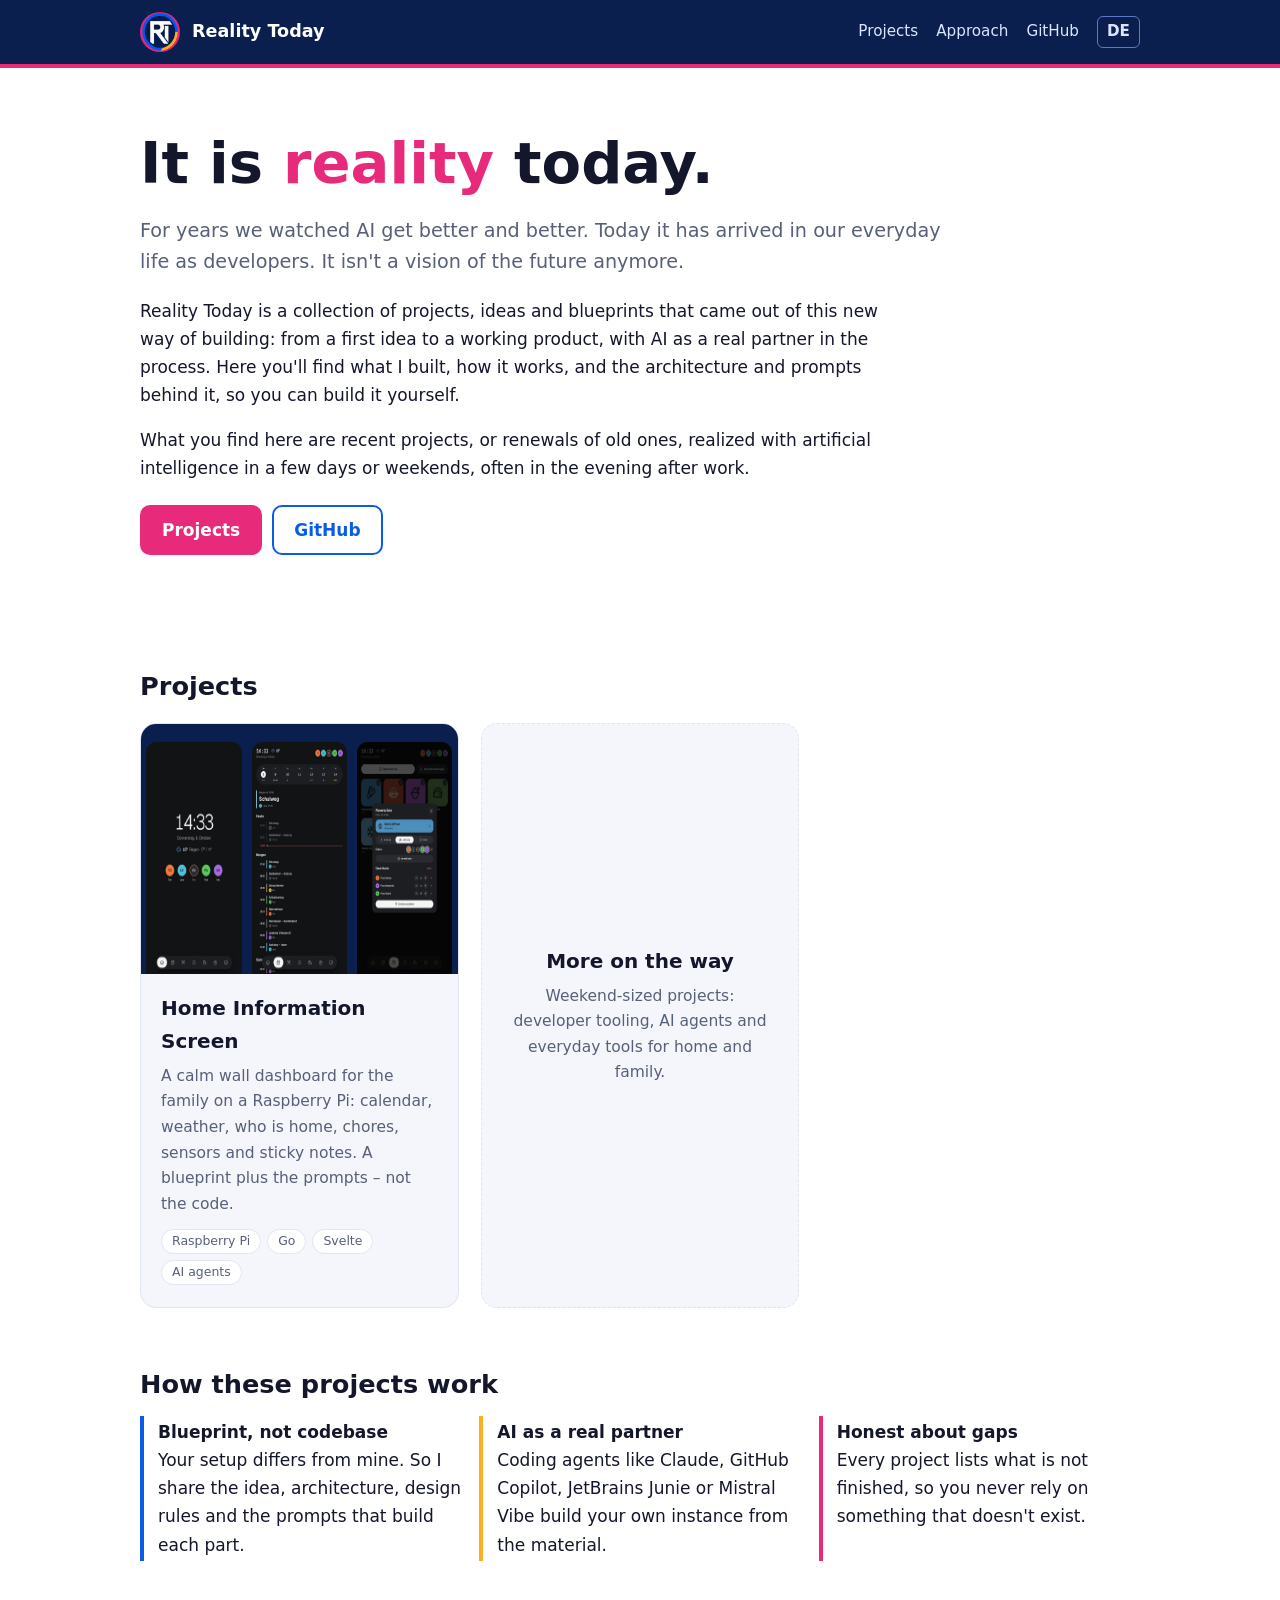
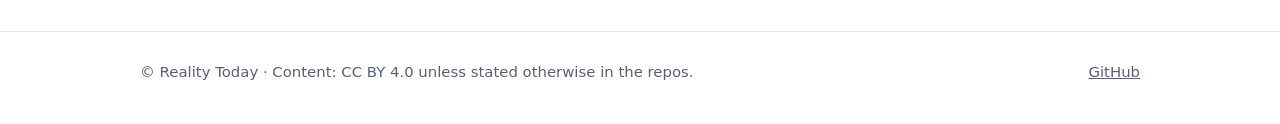
==== webpage/index.html @ 1d9f333a "Add bilingual website and GitHub Pages workflow Static EN/DE site for reality-today.de under webpage" ====
<!doctype html>
<html lang="en">
<head>
<meta charset="utf-8">
<meta name="viewport" content="width=device-width,initial-scale=1">
<title>Reality Today – projects, ideas and blueprints built with AI</title>
<meta name="description" content="Projects, ideas and blueprints built with AI as a real partner – from first idea to working product. Architecture and prompts included.">
<meta name="color-scheme" content="light dark">
<meta property="og:title" content="Reality Today – projects, ideas and blueprints built with AI">
<meta property="og:description" content="Projects, ideas and blueprints built with AI as a real partner – from first idea to working product. Architecture and prompts included.">
<meta property="og:type" content="website">
<meta property="og:image" content="https://reality-today.de/assets/img/social-preview.jpg">
<link rel="alternate" hreflang="de" href="./de/">
<link rel="icon" type="image/png" href="./assets/favicon.png">
<link rel="apple-touch-icon" href="./assets/apple-touch-icon.png">
<link rel="stylesheet" href="./assets/style.css">
</head>
<body>
<header class="site"><div class="wrap">
<a class="brand" href="./"><img src="./assets/img/logo.png" alt="" width="40" height="40"><span>Reality Today</span></a>
<nav class="site" aria-label="Main">
<a href="./#projects">Projects</a>
<a class="hide-s" href="./#approach">Approach</a>
<a class="hide-s" href="https://github.com/realitytoday">GitHub</a>
<a class="lang" href="./de/" hreflang="de" lang="de" aria-label="Language">DE</a>
</nav></div></header>
<main>
<section class="hero"><div class="wrap">
<h1>It is <span>reality</span> today.</h1>
<p class="lead">For years we watched AI get better and better. Today it has arrived in our everyday life as developers. It isn't a vision of the future anymore.</p>
<p class="narrow" style="margin-left:0">Reality Today is a collection of projects, ideas and blueprints that came out of this new way of building: from a first idea to a working product, with AI as a real partner in the process. Here you'll find what I built, how it works, and the architecture and prompts behind it, so you can build it yourself.</p><p class="narrow" style="margin-left:0">What you find here are recent projects, or renewals of old ones, realized with artificial intelligence in a few days or weekends, often in the evening after work.</p>
<a class="btn" href="#projects">Projects</a><a class="btn alt" href="https://github.com/realitytoday">GitHub</a>
</div></section>
<section id="projects"><div class="wrap">
<h2>Projects</h2>
<div class="grid">
<a class="card" href="./projects/home-information-screen/"><div class="thumb"><img src="./assets/img/screen-idle.webp" alt="" loading="lazy"><img src="./assets/img/screen-calendar.webp" alt="" loading="lazy"><img src="./assets/img/screen-order-dialog.webp" alt="" loading="lazy"></div><div class="body">
<h3>Home Information Screen</h3><p>A calm wall dashboard for the family on a Raspberry Pi: calendar, weather, who is home, chores, sensors and sticky notes. A blueprint plus the prompts – not the code.</p><div class="tags"><span>Raspberry Pi</span><span>Go</span><span>Svelte</span><span>AI agents</span></div></div></a>
<div class="card soon"><div><h3>More on the way</h3><p>Weekend-sized projects: developer tooling, AI agents and everyday tools for home and family.</p></div></div>
</div></div></section>
<section id="approach"><div class="wrap">
<h2>How these projects work</h2>
<div class="principles"><div><b>Blueprint, not codebase</b>Your setup differs from mine. So I share the idea, architecture, design rules and the prompts that build each part.</div><div><b>AI as a real partner</b>Coding agents like Claude, GitHub Copilot, JetBrains Junie or Mistral Vibe build your own instance from the material.</div><div><b>Honest about gaps</b>Every project lists what is not finished, so you never rely on something that doesn't exist.</div></div>
</div></section>
</main>
<footer class="site"><div class="wrap">
<span>© Reality Today · Content: CC BY 4.0 unless stated otherwise in the repos.</span>
<span><a href="https://github.com/realitytoday">GitHub</a></span>
</div></footer>
</body></html>
---- webpage/assets/style.css ----
:root{--pink:#e82a7a;--blue:#0a5ce8;--navy:#0b1f4f;--yellow:#fbb020;
--bg:#fff;--fg:#14172b;--muted:#586079;--card:#f4f6fb;--line:#e1e5f0;--code:#eef1f8;--link:#0a5ce8}
@media(prefers-color-scheme:dark){:root{--bg:#0a1230;--fg:#eef1fb;--muted:#a3accb;--card:#111c44;--line:#223067;--code:#0d1840;--link:#7fb0ff}}
*{box-sizing:border-box}
html{scroll-behavior:smooth}
body{margin:0;background:var(--bg);color:var(--fg);font:17px/1.65 system-ui,-apple-system,"Segoe UI",Roboto,sans-serif}
a{color:var(--link)}
img{max-width:100%;height:auto}
.wrap{max-width:1040px;margin:0 auto;padding:0 20px}
.narrow{max-width:760px}
header.site{border-bottom:4px solid var(--pink);background:var(--navy);color:#fff}
header.site .wrap{display:flex;align-items:center;justify-content:space-between;gap:16px;padding:12px 20px}
.brand{display:flex;align-items:center;gap:12px;color:#fff;text-decoration:none;font-weight:700;font-size:1.1rem}
.brand img{width:40px;height:40px;border-radius:50%}
nav.site{display:flex;gap:18px;align-items:center;font-size:.95rem}
nav.site a{color:#dbe5ff;text-decoration:none}
nav.site a:hover{color:#fff;text-decoration:underline}
nav.site .lang{border:1px solid #5d78c9;border-radius:6px;padding:2px 9px;font-weight:600}
.hero{padding:64px 0 48px}
.hero h1{font-size:clamp(2.2rem,6vw,3.6rem);line-height:1.1;margin:0 0 18px}
.hero h1 span{color:var(--pink)}
.hero p.lead{font-size:1.2rem;color:var(--muted);max-width:42em}
h2{font-size:1.6rem;margin:2.4em 0 .6em;line-height:1.25}
h3{margin-top:1.8em}
.grid{display:grid;grid-template-columns:repeat(auto-fill,minmax(300px,1fr));gap:22px;margin:20px 0 10px}
.card{display:flex;flex-direction:column;background:var(--card);border:1px solid var(--line);border-radius:16px;overflow:hidden;text-decoration:none;color:inherit;transition:transform .15s,border-color .15s}
.card:hover{transform:translateY(-3px);border-color:var(--pink)}
.card .thumb{background:var(--navy);display:flex;justify-content:center;gap:10px;padding:18px 18px 0;height:250px;overflow:hidden}
.card .thumb img{width:34%;border-radius:10px 10px 0 0}
.card .body{padding:18px 20px 22px}
.card h3{margin:0 0 6px;font-size:1.25rem}
.card p{margin:0;color:var(--muted);font-size:.97rem}
.tags{display:flex;flex-wrap:wrap;gap:6px;margin-top:12px}
.tags span{font-size:.78rem;background:var(--bg);border:1px solid var(--line);border-radius:99px;padding:1px 10px;color:var(--muted)}
.card.soon{border-style:dashed;justify-content:center;min-height:200px;text-align:center;padding:24px}
.card.soon:hover{transform:none;border-color:var(--line)}
.principles{display:grid;grid-template-columns:repeat(auto-fit,minmax(220px,1fr));gap:18px}
.principles div{border-left:4px solid var(--blue);padding:2px 0 2px 14px}
.principles div:nth-child(2){border-color:var(--yellow)}.principles div:nth-child(3){border-color:var(--pink)}
.principles b{display:block}
.btn{display:inline-block;background:var(--pink);color:#fff;text-decoration:none;font-weight:600;padding:11px 22px;border-radius:10px;margin:6px 10px 6px 0}
.btn:hover{filter:brightness(1.08)}
.btn.alt{background:transparent;color:var(--link);border:2px solid var(--link);padding:9px 20px}
article{padding:40px 0 20px}
article h1{font-size:clamp(1.9rem,4.5vw,2.7rem);line-height:1.15;margin:.2em 0 .4em}
article h2{border-top:1px solid var(--line);padding-top:1.1em}
article>.sub{color:var(--muted);font-style:italic}
code{background:var(--code);padding:1px 6px;border-radius:5px;font-size:.9em}
pre{background:var(--code);padding:14px 16px;border-radius:10px;overflow-x:auto}
pre code{padding:0;background:none}
table{border-collapse:collapse;margin:1em 0}
th,td{border:1px solid var(--line);padding:6px 14px;text-align:left}
th{background:var(--card)}
.shots{display:flex;gap:14px;overflow-x:auto;padding:6px 0 16px;scroll-snap-type:x mandatory;margin:10px 0 0}
.shots img{height:440px;width:auto;border-radius:14px;border:1px solid var(--line);scroll-snap-align:start;flex:none}
.cta{background:var(--navy);color:#fff;border-radius:16px;padding:26px 28px;margin:44px 0}
.cta h2{border:0;margin:0 0 6px;padding:0}
.cta p{color:#c9d6ff;margin:.2em 0 .8em}
footer.site{border-top:1px solid var(--line);margin-top:70px;padding:28px 0 40px;color:var(--muted);font-size:.93rem}
footer.site .wrap{display:flex;flex-wrap:wrap;justify-content:space-between;gap:12px}
footer.site a{color:var(--muted)}
@media(max-width:560px){nav.site .hide-s{display:none}.shots img{height:360px}}
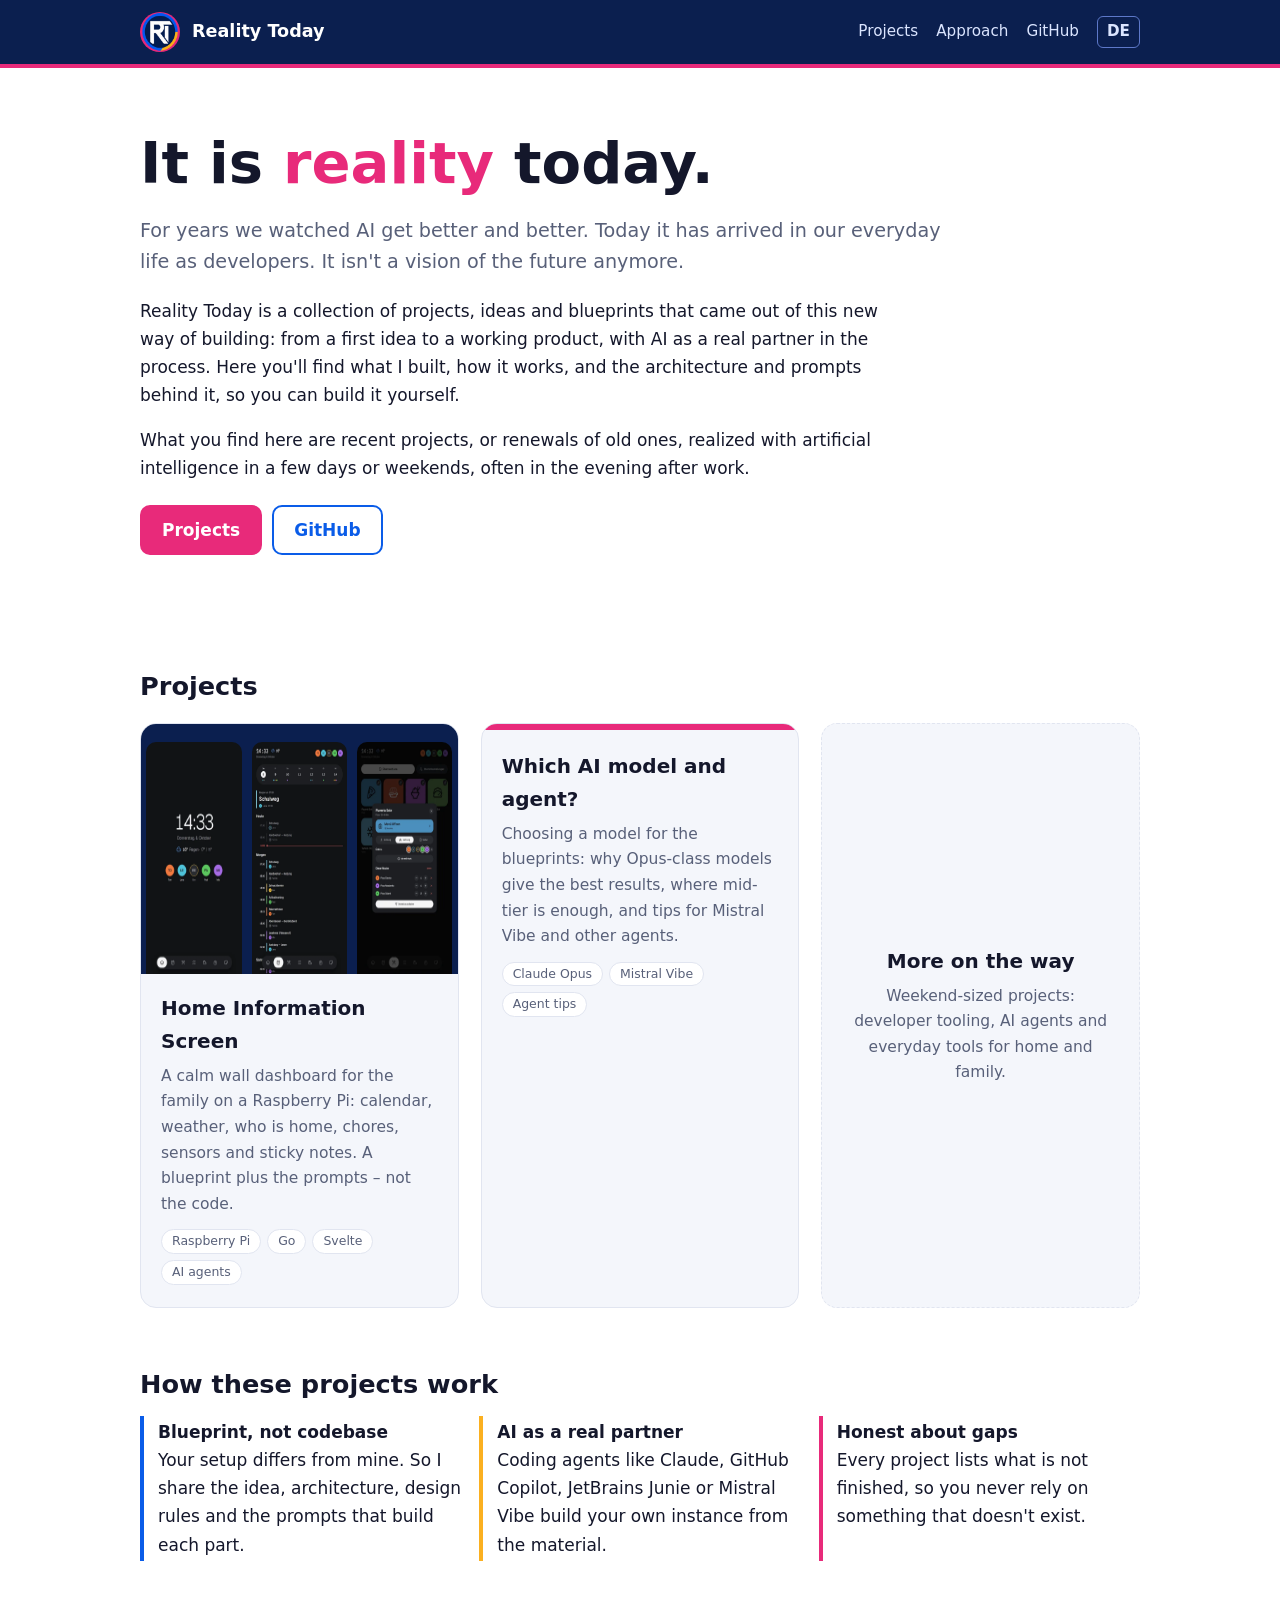
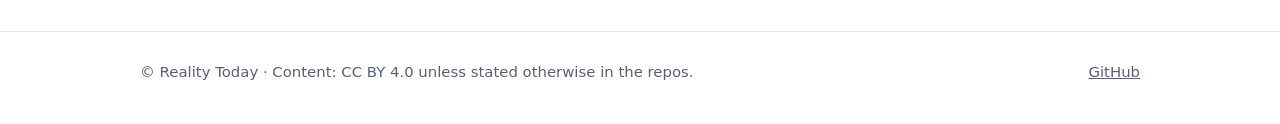
==== commit 8cdbc00a: "Add LLM guidance page (EN/DE) and generic guide builder New guide on choosing an AI model and agent " ====
--- a/webpage/index.html
+++ b/webpage/index.html
@@ -36,6 +36,8 @@
 <div class="grid">
 <a class="card" href="./projects/home-information-screen/"><div class="thumb"><img src="./assets/img/screen-idle.webp" alt="" loading="lazy"><img src="./assets/img/screen-calendar.webp" alt="" loading="lazy"><img src="./assets/img/screen-order-dialog.webp" alt="" loading="lazy"></div><div class="body">
 <h3>Home Information Screen</h3><p>A calm wall dashboard for the family on a Raspberry Pi: calendar, weather, who is home, chores, sensors and sticky notes. A blueprint plus the prompts – not the code.</p><div class="tags"><span>Raspberry Pi</span><span>Go</span><span>Svelte</span><span>AI agents</span></div></div></a>
+<a class="card guide" href="./guides/choosing-an-llm/"><div class="body" style="border-top:6px solid var(--pink)">
+<h3>Which AI model and agent?</h3><p>Choosing a model for the blueprints: why Opus-class models give the best results, where mid-tier is enough, and tips for Mistral Vibe and other agents.</p><div class="tags"><span>Claude Opus</span><span>Mistral Vibe</span><span>Agent tips</span></div></div></a>
 <div class="card soon"><div><h3>More on the way</h3><p>Weekend-sized projects: developer tooling, AI agents and everyday tools for home and family.</p></div></div>
 </div></div></section>
 <section id="approach"><div class="wrap">
--- a/webpage/assets/style.css
+++ b/webpage/assets/style.css
@@ -60,3 +60,6 @@
 footer.site .wrap{display:flex;flex-wrap:wrap;justify-content:space-between;gap:12px}
 footer.site a{color:var(--muted)}
 @media(max-width:560px){nav.site .hide-s{display:none}.shots img{height:360px}}
+.callout{background:var(--card);border-left:4px solid var(--pink);border-radius:8px;padding:12px 16px;margin:18px 0}
+.callout a{font-weight:600}
+.card.guide .body{padding-top:20px}
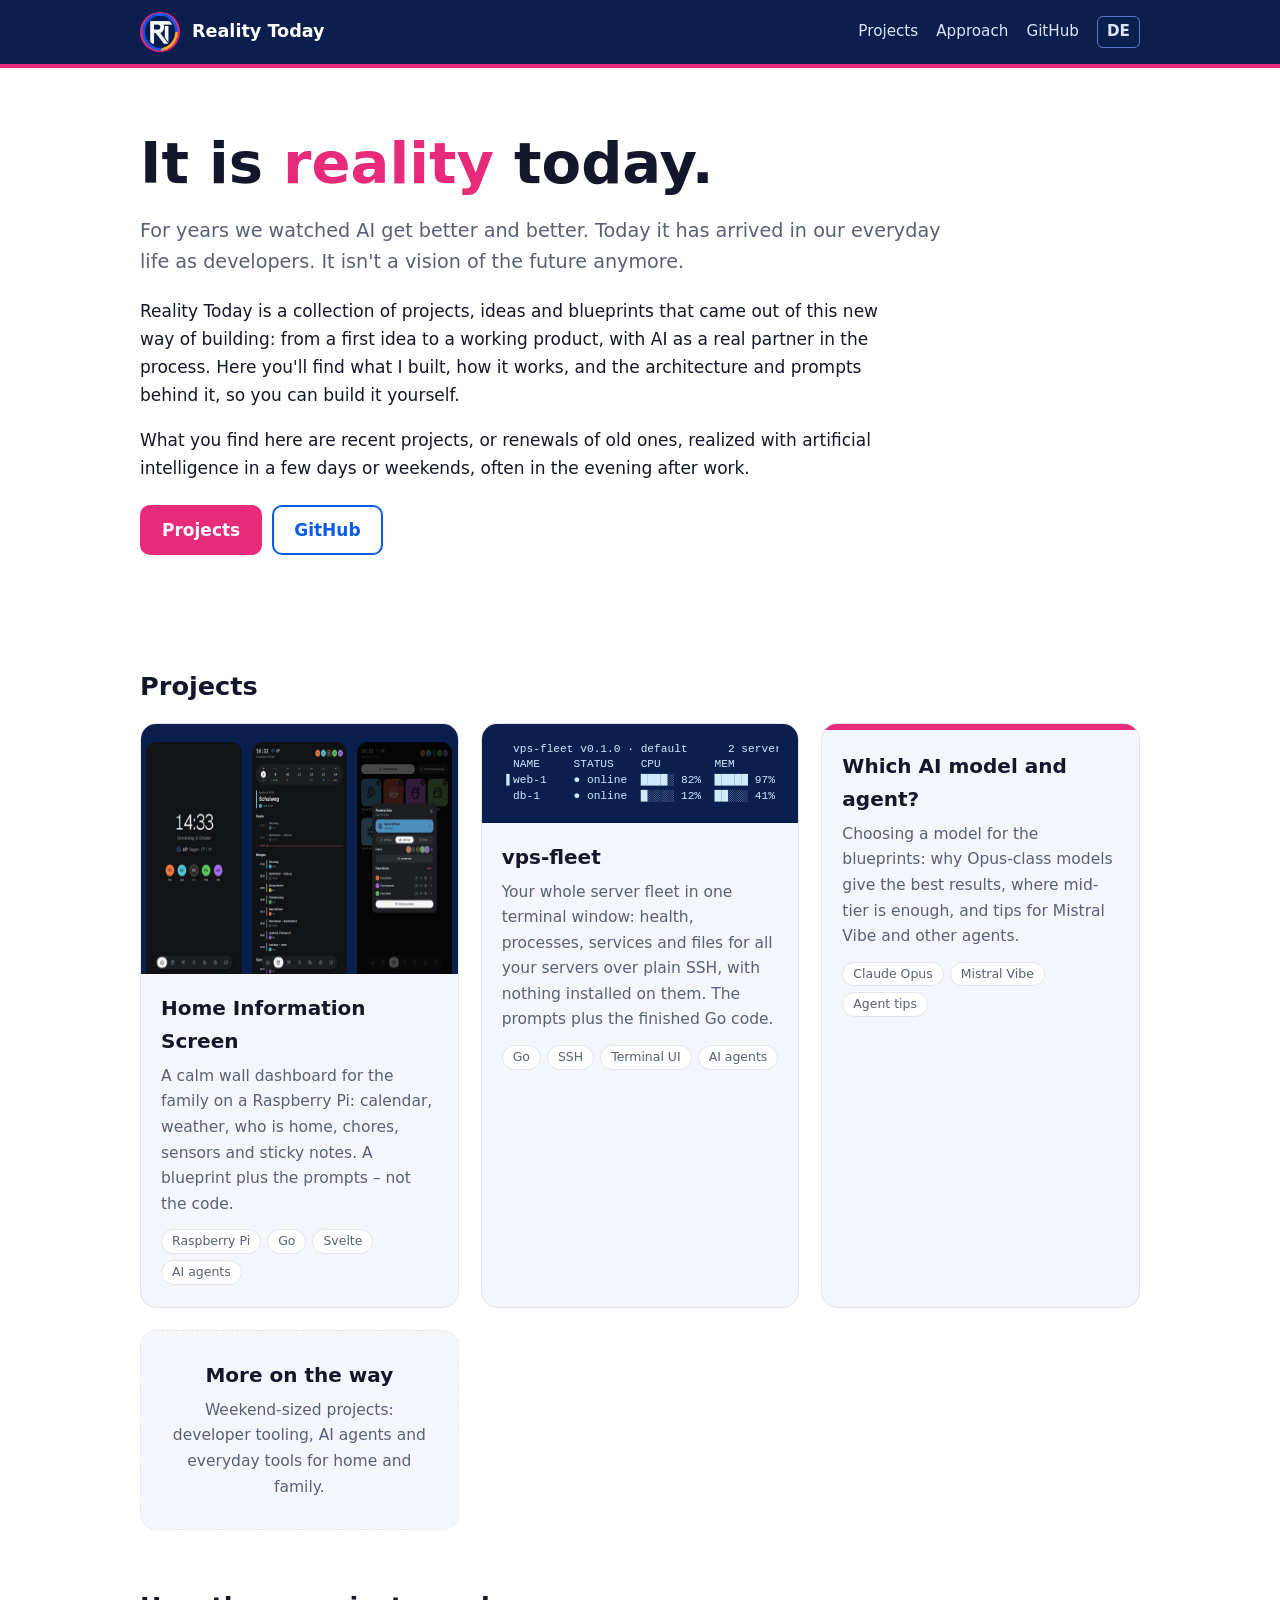
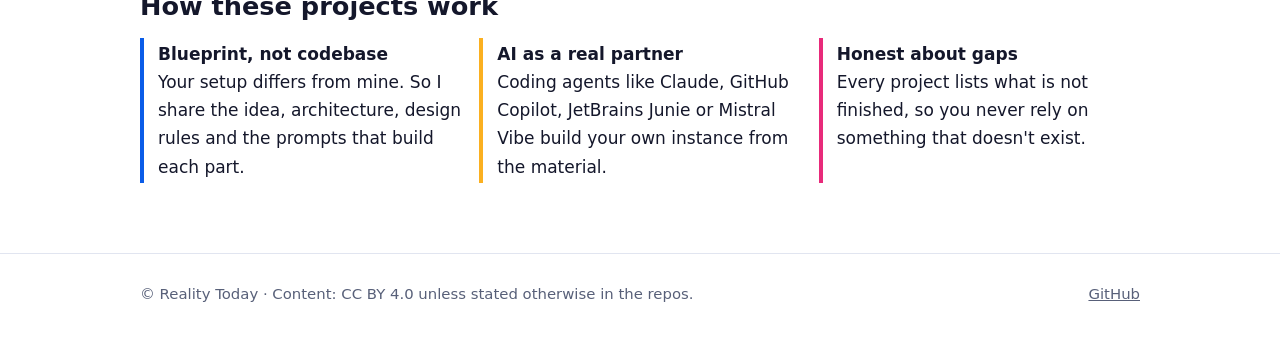
==== commit 5221765d: "Add vps-fleet project to the website and profile README New bilingual guide page and home card for v" ====
--- a/webpage/index.html
+++ b/webpage/index.html
@@ -36,6 +36,11 @@
 <div class="grid">
 <a class="card" href="./projects/home-information-screen/"><div class="thumb"><img src="./assets/img/screen-idle.webp" alt="" loading="lazy"><img src="./assets/img/screen-calendar.webp" alt="" loading="lazy"><img src="./assets/img/screen-order-dialog.webp" alt="" loading="lazy"></div><div class="body">
 <h3>Home Information Screen</h3><p>A calm wall dashboard for the family on a Raspberry Pi: calendar, weather, who is home, chores, sensors and sticky notes. A blueprint plus the prompts – not the code.</p><div class="tags"><span>Raspberry Pi</span><span>Go</span><span>Svelte</span><span>AI agents</span></div></div></a>
+<a class="card" href="./projects/vps-fleet/"><div class="thumb term"><pre>  vps-fleet v0.1.0 · default      2 servers · 2 online
+  NAME     STATUS    CPU        MEM        DISK
+ ▌web-1    ● online  ████░ 82%  █████ 97%  █░░░░ 23%
+  db-1     ● online  █░░░░ 12%  ██░░░ 41%  ███░░ 60%</pre></div><div class="body">
+<h3>vps-fleet</h3><p>Your whole server fleet in one terminal window: health, processes, services and files for all your servers over plain SSH, with nothing installed on them. The prompts plus the finished Go code.</p><div class="tags"><span>Go</span><span>SSH</span><span>Terminal UI</span><span>AI agents</span></div></div></a>
 <a class="card guide" href="./guides/choosing-an-llm/"><div class="body" style="border-top:6px solid var(--pink)">
 <h3>Which AI model and agent?</h3><p>Choosing a model for the blueprints: why Opus-class models give the best results, where mid-tier is enough, and tips for Mistral Vibe and other agents.</p><div class="tags"><span>Claude Opus</span><span>Mistral Vibe</span><span>Agent tips</span></div></div></a>
 <div class="card soon"><div><h3>More on the way</h3><p>Weekend-sized projects: developer tooling, AI agents and everyday tools for home and family.</p></div></div>
--- a/webpage/assets/style.css
+++ b/webpage/assets/style.css
@@ -63,3 +63,5 @@
 .callout{background:var(--card);border-left:4px solid var(--pink);border-radius:8px;padding:12px 16px;margin:18px 0}
 .callout a{font-weight:600}
 .card.guide .body{padding-top:20px}
+.card .thumb.term{height:auto;justify-content:flex-start;padding:18px}
+.card .thumb.term pre{margin:0;padding:0;background:none;color:#cfe9ff;font-size:.7rem;line-height:1.4;overflow:hidden;white-space:pre}
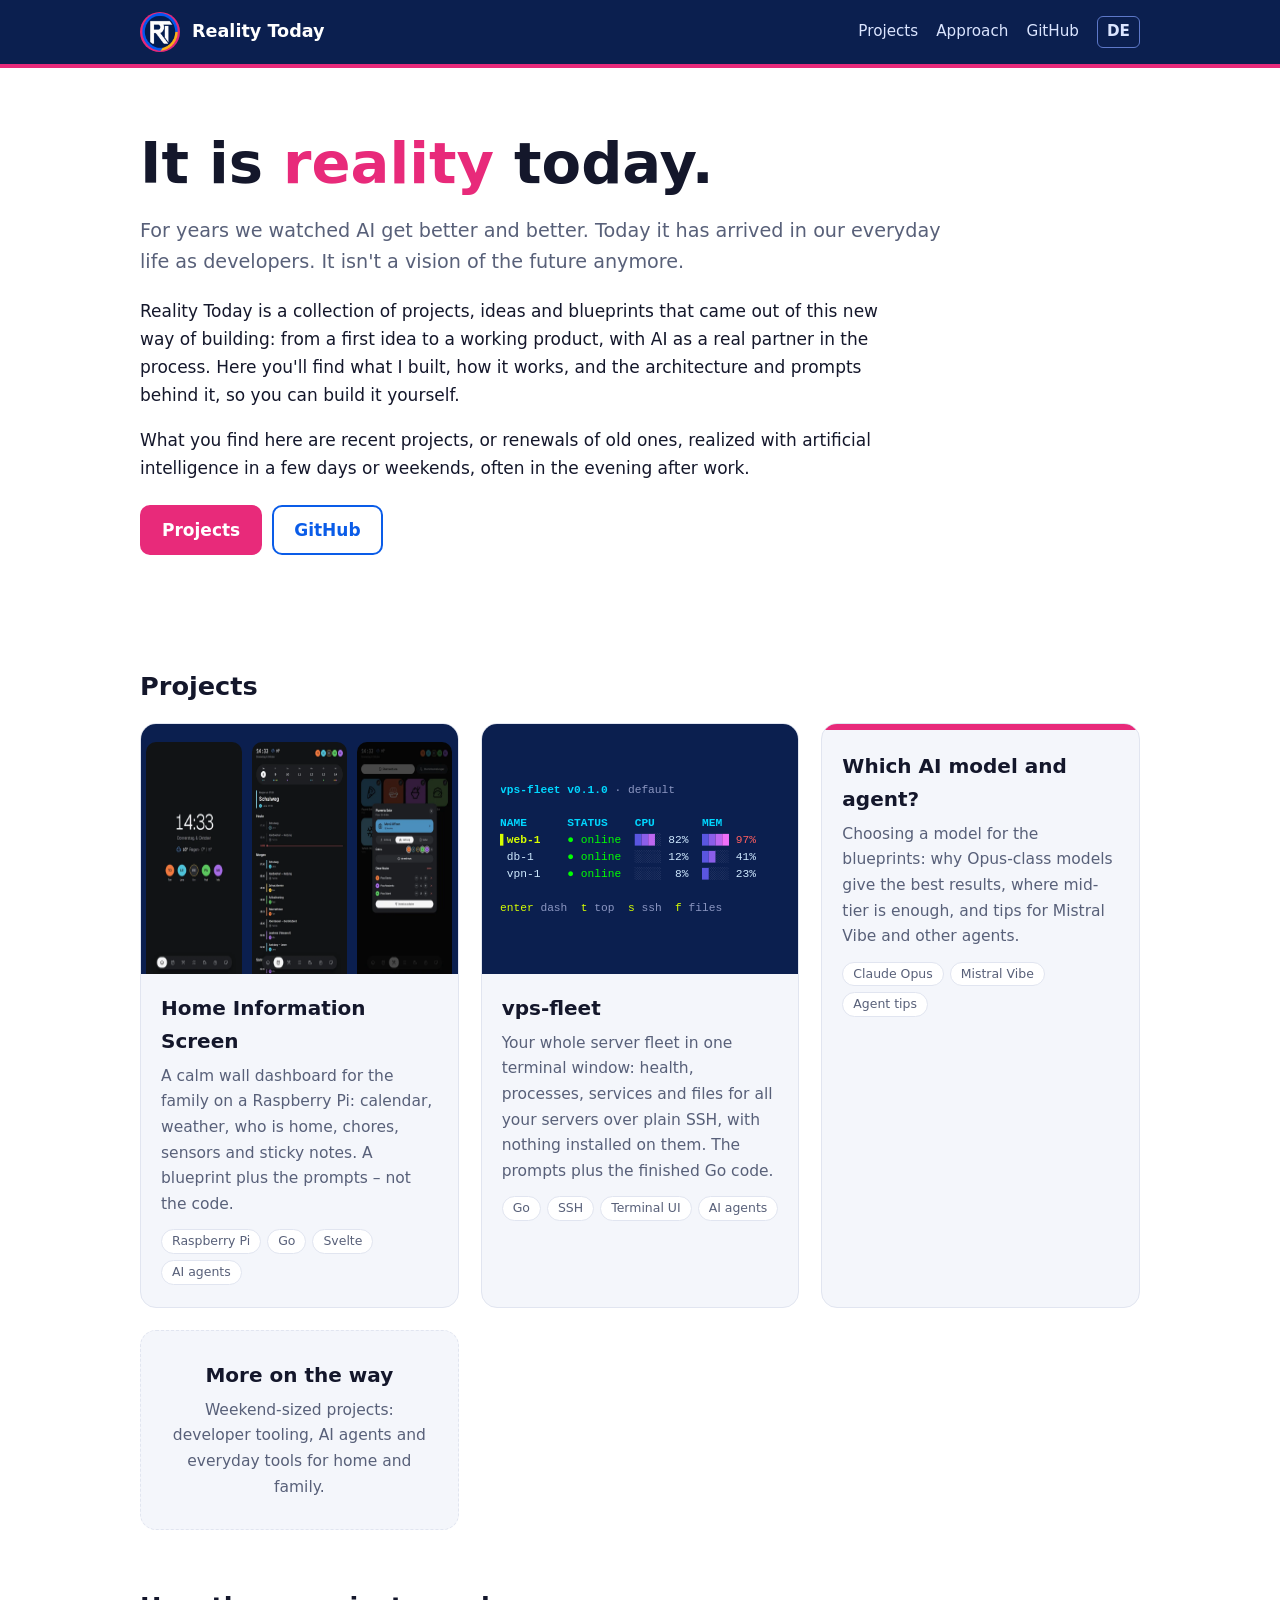
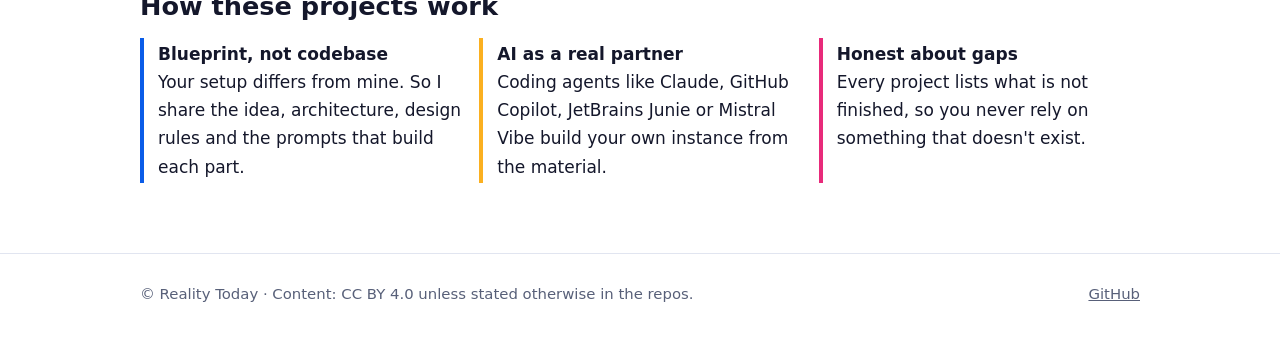
==== commit b1dee267: "Website: equal-height colourful terminal preview on the vps-fleet card Co-Authored-By: Claude Sonnet" ====
--- a/webpage/index.html
+++ b/webpage/index.html
@@ -36,10 +36,14 @@
 <div class="grid">
 <a class="card" href="./projects/home-information-screen/"><div class="thumb"><img src="./assets/img/screen-idle.webp" alt="" loading="lazy"><img src="./assets/img/screen-calendar.webp" alt="" loading="lazy"><img src="./assets/img/screen-order-dialog.webp" alt="" loading="lazy"></div><div class="body">
 <h3>Home Information Screen</h3><p>A calm wall dashboard for the family on a Raspberry Pi: calendar, weather, who is home, chores, sensors and sticky notes. A blueprint plus the prompts – not the code.</p><div class="tags"><span>Raspberry Pi</span><span>Go</span><span>Svelte</span><span>AI agents</span></div></div></a>
-<a class="card" href="./projects/vps-fleet/"><div class="thumb term"><pre>  vps-fleet v0.1.0 · default      2 servers · 2 online
-  NAME     STATUS    CPU        MEM        DISK
- ▌web-1    ● online  ████░ 82%  █████ 97%  █░░░░ 23%
-  db-1     ● online  █░░░░ 12%  ██░░░ 41%  ███░░ 60%</pre></div><div class="body">
+<a class="card" href="./projects/vps-fleet/"><div class="thumb term"><pre><span style="color:#00d7ff;font-weight:700">vps-fleet v0.1.0</span><span style="color:#8c97c2"> · default</span>
+
+<span style="color:#00d7ff;font-weight:700">NAME      STATUS    CPU       MEM</span>
+<span style="color:#d7ff00;font-weight:700">▌web-1    </span><span style="color:#00ff00">● online  </span><span style="color:#5a56e0">█</span><span style="color:#8b5ee8">█</span><span style="color:#bd67f0">█</span><span style="color:#4e5a85">░</span><span style="color:#cfe9ff"> 82%</span>  <span style="color:#5a56e0">█</span><span style="color:#8b5ee8">█</span><span style="color:#bd67f0">█</span><span style="color:#ee6ff8">█</span><span style="color:#ff5f5f"> 97%</span>
+<span style="color:#cfe9ff"> db-1     </span><span style="color:#00ff00">● online  </span><span style="color:#4e5a85">░</span><span style="color:#4e5a85">░</span><span style="color:#4e5a85">░</span><span style="color:#4e5a85">░</span><span style="color:#cfe9ff"> 12%</span>  <span style="color:#5a56e0">█</span><span style="color:#8b5ee8">█</span><span style="color:#4e5a85">░</span><span style="color:#4e5a85">░</span><span style="color:#cfe9ff"> 41%</span>
+<span style="color:#cfe9ff"> vpn-1    </span><span style="color:#00ff00">● online  </span><span style="color:#4e5a85">░</span><span style="color:#4e5a85">░</span><span style="color:#4e5a85">░</span><span style="color:#4e5a85">░</span><span style="color:#cfe9ff">  8%</span>  <span style="color:#5a56e0">█</span><span style="color:#4e5a85">░</span><span style="color:#4e5a85">░</span><span style="color:#4e5a85">░</span><span style="color:#cfe9ff"> 23%</span>
+
+<span style="color:#d7ff00">enter</span><span style="color:#8c97c2"> dash  </span><span style="color:#d7ff00">t</span><span style="color:#8c97c2"> top  </span><span style="color:#d7ff00">s</span><span style="color:#8c97c2"> ssh  </span><span style="color:#d7ff00">f</span><span style="color:#8c97c2"> files</span></pre></div><div class="body">
 <h3>vps-fleet</h3><p>Your whole server fleet in one terminal window: health, processes, services and files for all your servers over plain SSH, with nothing installed on them. The prompts plus the finished Go code.</p><div class="tags"><span>Go</span><span>SSH</span><span>Terminal UI</span><span>AI agents</span></div></div></a>
 <a class="card guide" href="./guides/choosing-an-llm/"><div class="body" style="border-top:6px solid var(--pink)">
 <h3>Which AI model and agent?</h3><p>Choosing a model for the blueprints: why Opus-class models give the best results, where mid-tier is enough, and tips for Mistral Vibe and other agents.</p><div class="tags"><span>Claude Opus</span><span>Mistral Vibe</span><span>Agent tips</span></div></div></a>
--- a/webpage/assets/style.css
+++ b/webpage/assets/style.css
@@ -63,5 +63,5 @@
 .callout{background:var(--card);border-left:4px solid var(--pink);border-radius:8px;padding:12px 16px;margin:18px 0}
 .callout a{font-weight:600}
 .card.guide .body{padding-top:20px}
-.card .thumb.term{height:auto;justify-content:flex-start;padding:18px}
-.card .thumb.term pre{margin:0;padding:0;background:none;color:#cfe9ff;font-size:.7rem;line-height:1.4;overflow:hidden;white-space:pre}
+.card .thumb.term{container-type:inline-size;align-items:center;justify-content:flex-start;padding:18px}
+.card .thumb.term pre{margin:0;padding:0;background:none;color:#cfe9ff;font-size:min(.9rem,4cqi);line-height:1.5;overflow:hidden;white-space:pre}
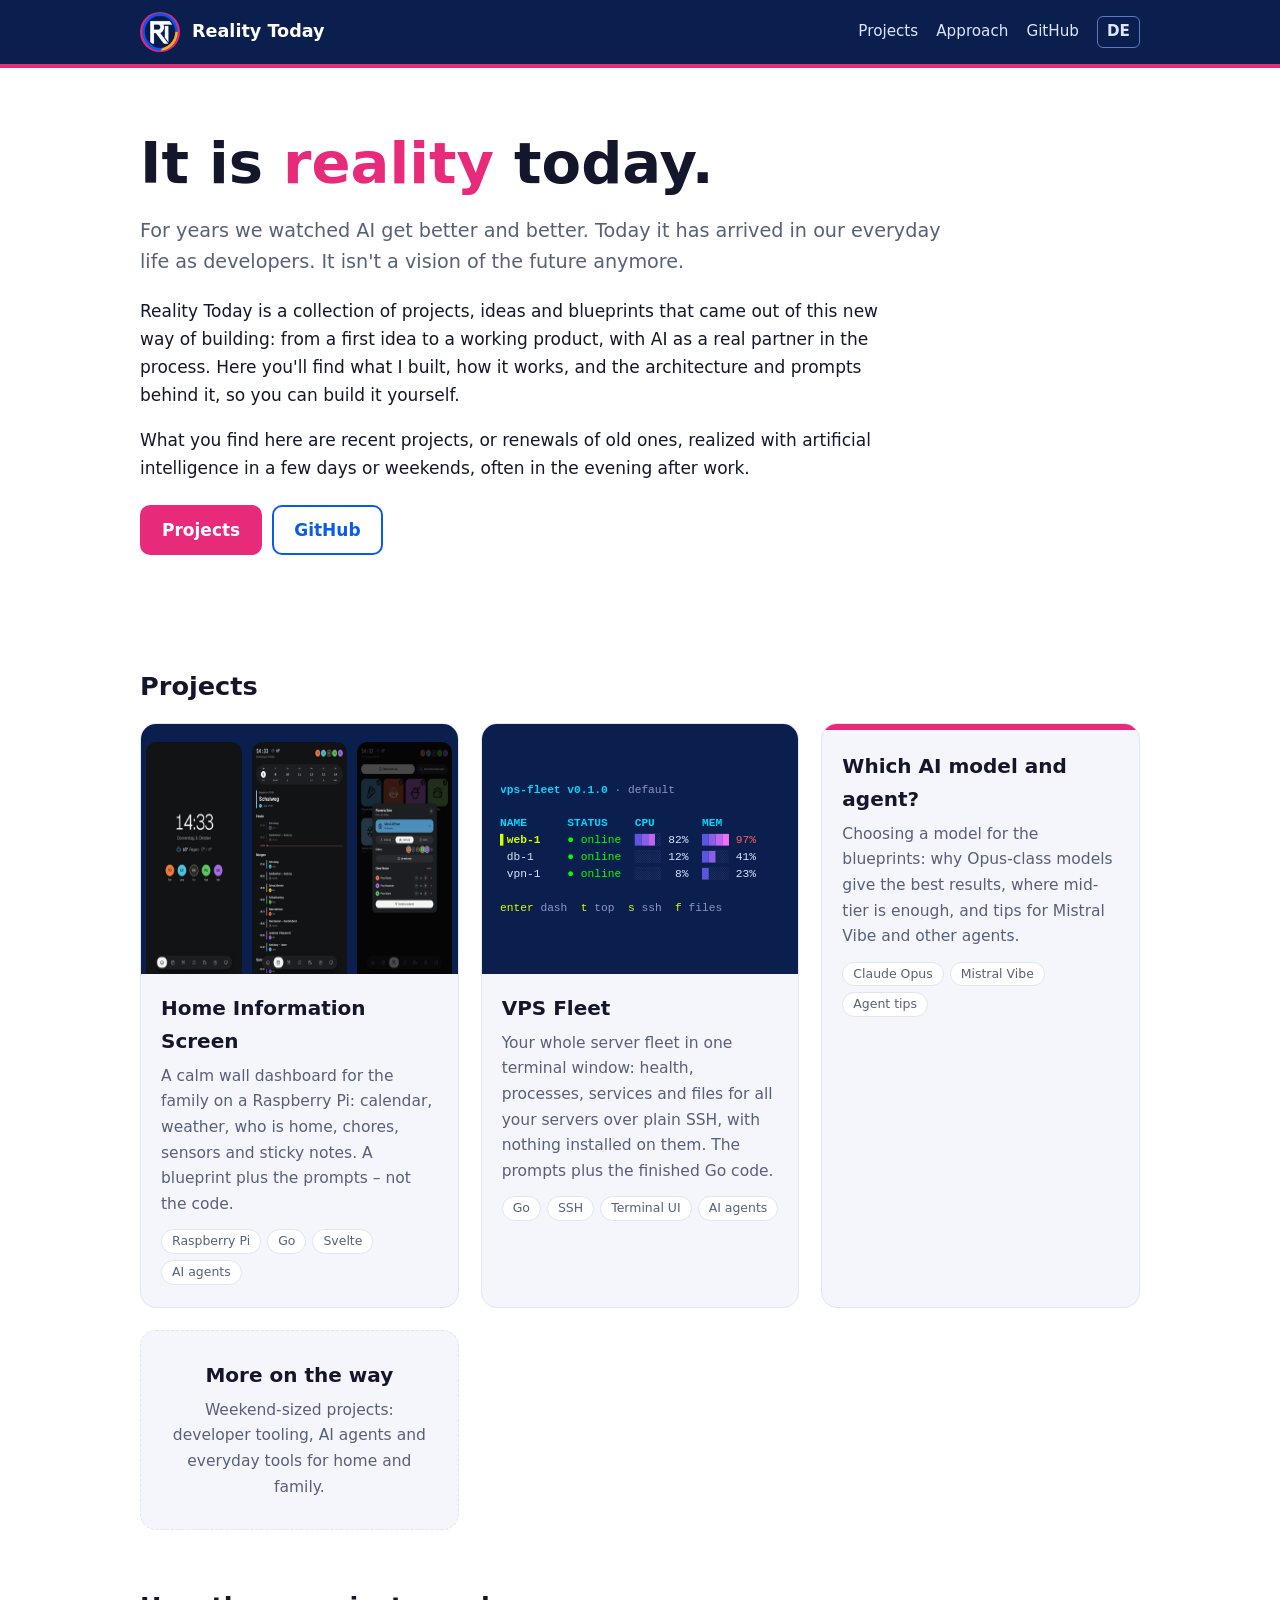
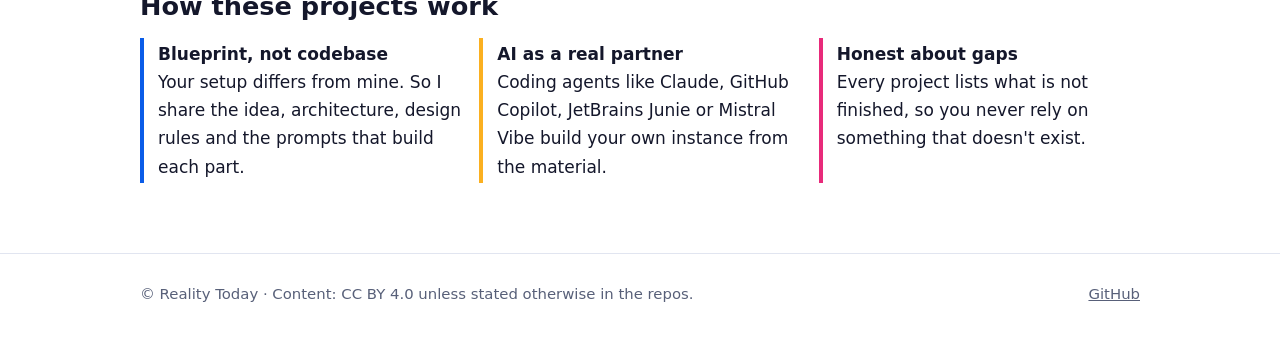
==== commit 64ce843c: "Website: show the vps-fleet card title as "VPS Fleet" Co-Authored-By: Claude Sonnet 5.5 <noreply@ant" ====
--- a/webpage/index.html
+++ b/webpage/index.html
@@ -44,7 +44,7 @@
 <span style="color:#cfe9ff"> vpn-1    </span><span style="color:#00ff00">● online  </span><span style="color:#4e5a85">░</span><span style="color:#4e5a85">░</span><span style="color:#4e5a85">░</span><span style="color:#4e5a85">░</span><span style="color:#cfe9ff">  8%</span>  <span style="color:#5a56e0">█</span><span style="color:#4e5a85">░</span><span style="color:#4e5a85">░</span><span style="color:#4e5a85">░</span><span style="color:#cfe9ff"> 23%</span>
 
 <span style="color:#d7ff00">enter</span><span style="color:#8c97c2"> dash  </span><span style="color:#d7ff00">t</span><span style="color:#8c97c2"> top  </span><span style="color:#d7ff00">s</span><span style="color:#8c97c2"> ssh  </span><span style="color:#d7ff00">f</span><span style="color:#8c97c2"> files</span></pre></div><div class="body">
-<h3>vps-fleet</h3><p>Your whole server fleet in one terminal window: health, processes, services and files for all your servers over plain SSH, with nothing installed on them. The prompts plus the finished Go code.</p><div class="tags"><span>Go</span><span>SSH</span><span>Terminal UI</span><span>AI agents</span></div></div></a>
+<h3>VPS Fleet</h3><p>Your whole server fleet in one terminal window: health, processes, services and files for all your servers over plain SSH, with nothing installed on them. The prompts plus the finished Go code.</p><div class="tags"><span>Go</span><span>SSH</span><span>Terminal UI</span><span>AI agents</span></div></div></a>
 <a class="card guide" href="./guides/choosing-an-llm/"><div class="body" style="border-top:6px solid var(--pink)">
 <h3>Which AI model and agent?</h3><p>Choosing a model for the blueprints: why Opus-class models give the best results, where mid-tier is enough, and tips for Mistral Vibe and other agents.</p><div class="tags"><span>Claude Opus</span><span>Mistral Vibe</span><span>Agent tips</span></div></div></a>
 <div class="card soon"><div><h3>More on the way</h3><p>Weekend-sized projects: developer tooling, AI agents and everyday tools for home and family.</p></div></div>
--- a/webpage/assets/style.css
+++ b/webpage/assets/style.css
@@ -65,3 +65,5 @@
 .card.guide .body{padding-top:20px}
 .card .thumb.term{container-type:inline-size;align-items:center;justify-content:flex-start;padding:18px}
 .card .thumb.term pre{margin:0;padding:0;background:none;color:#cfe9ff;font-size:min(.9rem,4cqi);line-height:1.5;overflow:hidden;white-space:pre}
+.cta .btn.alt{color:#fff;border-color:#fff}
+.cta .btn.alt:hover{background:rgba(255,255,255,.12)}
